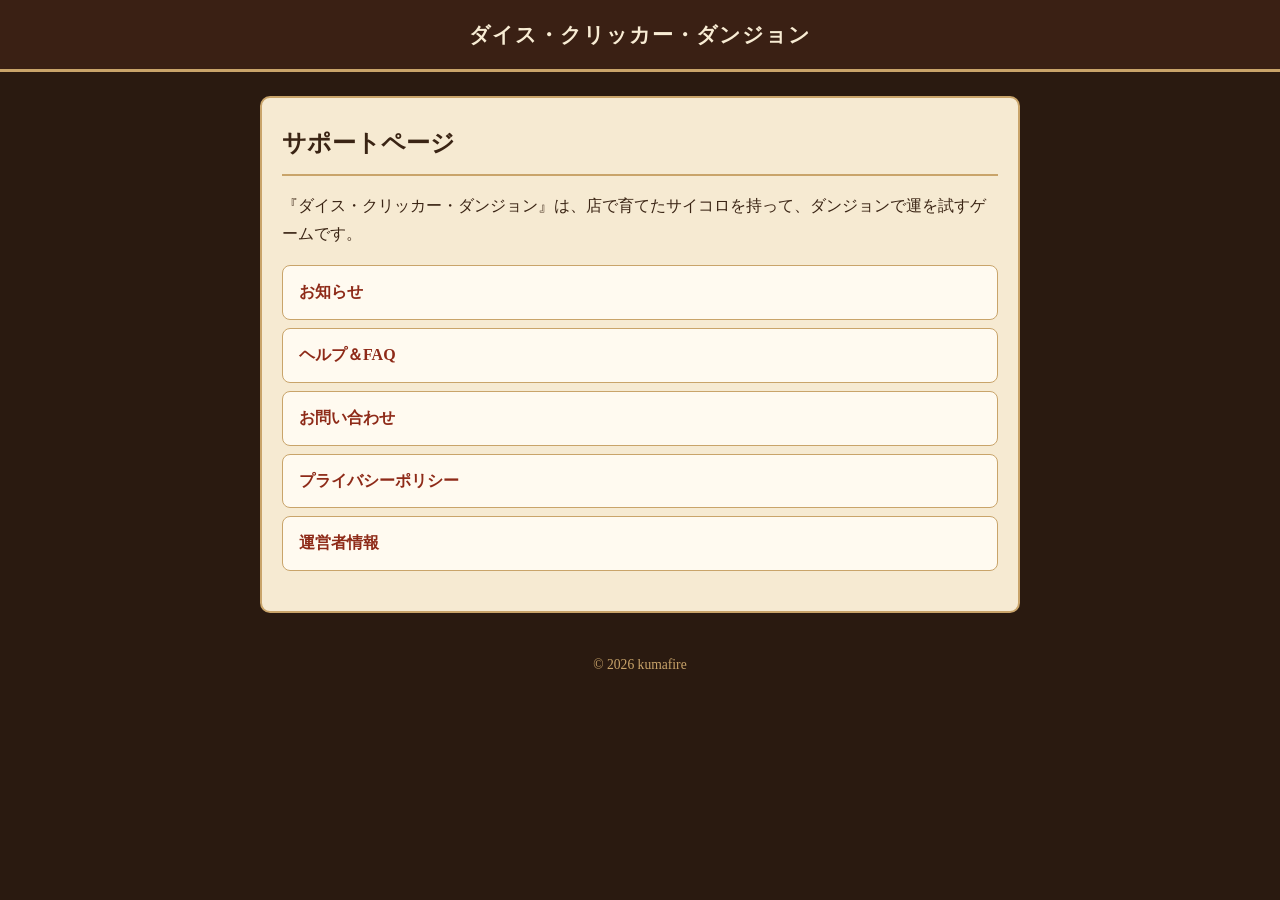
==== index.html @ 8118f913 "サポートページを追加（お知らせ・ヘルプ・お問い合わせ・プライバシー・運営者情報） Co-Authored-By: Claude Opus 5.5 <noreply@anthropic.com> Cla" ====
<!doctype html>
<html lang="ja"><head><meta charset="utf-8"><meta name="viewport" content="width=device-width,initial-scale=1">
<title>サポート｜ダイス・クリッカー・ダンジョン</title><link rel="stylesheet" href="style.css"></head>
<body><header><a href="index.html">ダイス・クリッカー・ダンジョン</a></header><main>
<h1>サポートページ</h1>
<p>『ダイス・クリッカー・ダンジョン』は、店で育てたサイコロを持って、ダンジョンで運を試すゲームです。</p>
<ul class="menu">
<li><a href="news.html">お知らせ</a></li>
<li><a href="faq.html">ヘルプ＆FAQ</a></li>
<li><a href="contact.html">お問い合わせ</a></li>
<li><a href="privacy.html">プライバシーポリシー</a></li>
<li><a href="about.html">運営者情報</a></li>
</ul>
</main><footer>© 2026 kumafire</footer></body></html>
---- style.css ----
:root{--bg:#2a1a10;--paper:#f6ead2;--ink:#3a2414;--accent:#8e2a18;--line:#c9a46a}
*{box-sizing:border-box}
body{margin:0;background:var(--bg);color:var(--ink);font-family:"Hiragino Mincho ProN","Yu Mincho","Noto Serif JP",serif;line-height:1.8}
header{background:#3a2014;border-bottom:3px solid var(--line);padding:16px;text-align:center}
header a{color:#f8ecd4;text-decoration:none;font-size:1.3rem;font-weight:bold;letter-spacing:.05em}
main{max-width:760px;margin:24px auto;padding:24px 20px;background:var(--paper);border:2px solid var(--line);border-radius:10px}
h1{font-size:1.5rem;margin:0 0 16px;border-bottom:2px solid var(--line);padding-bottom:8px}
h2{font-size:1.15rem;margin:28px 0 8px;color:var(--accent)}
a{color:var(--accent)}
ul.menu{list-style:none;padding:0}
ul.menu li{margin:8px 0}
ul.menu a{display:block;padding:12px 16px;background:#fffaf0;border:1px solid var(--line);border-radius:8px;text-decoration:none;font-weight:bold}
dt{font-weight:bold;margin-top:12px}
dd{margin:0 0 8px 0}
table{border-collapse:collapse;width:100%}
th,td{border:1px solid var(--line);padding:8px;text-align:left;vertical-align:top}
th{background:#efdcb8;width:34%}
.date{color:#7a5a3a;font-size:.9rem}
footer{text-align:center;color:#c9a46a;font-size:.85rem;padding:16px}
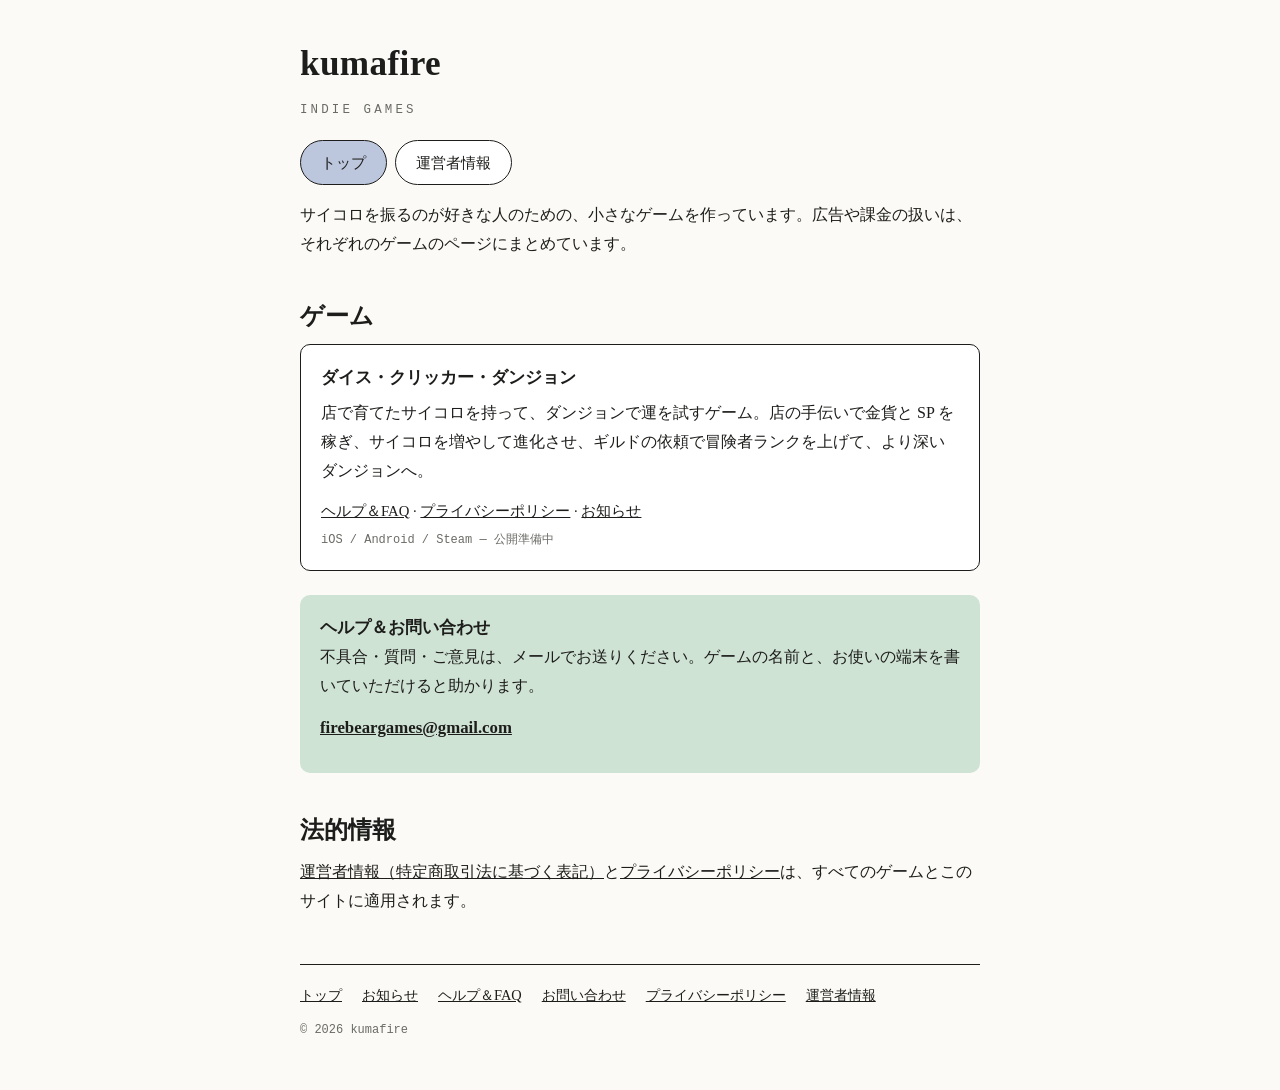
==== commit 17b7d767: "見た目をシンプルな白いカード型に変更 Co-Authored-By: Claude Opus 5.5 <noreply@anthropic.com> Claude-Session: https://c" ====
--- a/index.html
+++ b/index.html
@@ -1,14 +1,21 @@
 <!doctype html>
 <html lang="ja"><head><meta charset="utf-8"><meta name="viewport" content="width=device-width,initial-scale=1">
-<title>サポート｜ダイス・クリッカー・ダンジョン</title><link rel="stylesheet" href="style.css"></head>
-<body><header><a href="index.html">ダイス・クリッカー・ダンジョン</a></header><main>
-<h1>サポートページ</h1>
-<p>『ダイス・クリッカー・ダンジョン』は、店で育てたサイコロを持って、ダンジョンで運を試すゲームです。</p>
-<ul class="menu">
-<li><a href="news.html">お知らせ</a></li>
-<li><a href="faq.html">ヘルプ＆FAQ</a></li>
-<li><a href="contact.html">お問い合わせ</a></li>
-<li><a href="privacy.html">プライバシーポリシー</a></li>
-<li><a href="about.html">運営者情報</a></li>
-</ul>
-</main><footer>© 2026 kumafire</footer></body></html>
+<title>トップ｜kumafire</title><link rel="stylesheet" href="style.css"></head>
+<body><div class="wrap">
+<h1>kumafire</h1><div class="sub">INDIE GAMES</div>
+<nav><a href="index.html" class="on">トップ</a><a href="about.html">運営者情報</a></nav>
+<p>サイコロを振るのが好きな人のための、小さなゲームを作っています。広告や課金の扱いは、それぞれのゲームのページにまとめています。</p>
+<h2>ゲーム</h2>
+<div class="card">
+<h3>ダイス・クリッカー・ダンジョン</h3>
+<p>店で育てたサイコロを持って、ダンジョンで運を試すゲーム。店の手伝いで金貨と SP を稼ぎ、サイコロを増やして進化させ、ギルドの依頼で冒険者ランクを上げて、より深いダンジョンへ。</p>
+<div class="links"><a href="faq.html">ヘルプ＆FAQ</a> · <a href="privacy.html">プライバシーポリシー</a> · <a href="news.html">お知らせ</a></div>
+<div class="meta">iOS / Android / Steam — 公開準備中</div>
+</div>
+<div class="help"><b>ヘルプ＆お問い合わせ</b>
+<p>不具合・質問・ご意見は、メールでお送りください。ゲームの名前と、お使いの端末を書いていただけると助かります。</p>
+<p><a href="mailto:firebeargames@gmail.com"><b>firebeargames@gmail.com</b></a></p></div>
+<h2>法的情報</h2>
+<p><a href="about.html">運営者情報（特定商取引法に基づく表記）</a>と<a href="privacy.html">プライバシーポリシー</a>は、すべてのゲームとこのサイトに適用されます。</p>
+<footer><a href="index.html">トップ</a><a href="news.html">お知らせ</a><a href="faq.html">ヘルプ＆FAQ</a><a href="contact.html">お問い合わせ</a><a href="privacy.html">プライバシーポリシー</a><a href="about.html">運営者情報</a><span class="meta">© 2026 kumafire</span></footer>
+</div></body></html>
--- a/style.css
+++ b/style.css
@@ -1,19 +1,29 @@
-:root{--bg:#2a1a10;--paper:#f6ead2;--ink:#3a2414;--accent:#8e2a18;--line:#c9a46a}
+:root{--bg:#fbfaf6;--ink:#1d1d1b;--muted:#6b6b66;--line:#1d1d1b;--soft:#e8e6df;--accent:#cfe3d4}
 *{box-sizing:border-box}
-body{margin:0;background:var(--bg);color:var(--ink);font-family:"Hiragino Mincho ProN","Yu Mincho","Noto Serif JP",serif;line-height:1.8}
-header{background:#3a2014;border-bottom:3px solid var(--line);padding:16px;text-align:center}
-header a{color:#f8ecd4;text-decoration:none;font-size:1.3rem;font-weight:bold;letter-spacing:.05em}
-main{max-width:760px;margin:24px auto;padding:24px 20px;background:var(--paper);border:2px solid var(--line);border-radius:10px}
-h1{font-size:1.5rem;margin:0 0 16px;border-bottom:2px solid var(--line);padding-bottom:8px}
-h2{font-size:1.15rem;margin:28px 0 8px;color:var(--accent)}
-a{color:var(--accent)}
-ul.menu{list-style:none;padding:0}
-ul.menu li{margin:8px 0}
-ul.menu a{display:block;padding:12px 16px;background:#fffaf0;border:1px solid var(--line);border-radius:8px;text-decoration:none;font-weight:bold}
-dt{font-weight:bold;margin-top:12px}
-dd{margin:0 0 8px 0}
-table{border-collapse:collapse;width:100%}
-th,td{border:1px solid var(--line);padding:8px;text-align:left;vertical-align:top}
-th{background:#efdcb8;width:34%}
-.date{color:#7a5a3a;font-size:.9rem}
-footer{text-align:center;color:#c9a46a;font-size:.85rem;padding:16px}
+body{margin:0;background:var(--bg);color:var(--ink);font-family:"Hiragino Mincho ProN","Yu Mincho","Noto Serif JP",Georgia,serif;line-height:1.8}
+.wrap{max-width:720px;margin:0 auto;padding:32px 20px 48px}
+h1{font-size:2.2rem;margin:0;letter-spacing:.01em}
+.sub{font-family:ui-monospace,Menlo,Consolas,monospace;font-size:.78rem;color:var(--muted);letter-spacing:.25em;margin:4px 0 0}
+nav{margin:18px 0 8px}
+nav a{display:inline-block;padding:8px 20px;margin:0 8px 8px 0;border:1.5px solid var(--line);border-radius:999px;color:var(--ink);text-decoration:none;font-size:.95rem;background:#fff}
+nav a.on{background:#bcc6dc}
+h2{font-size:1.5rem;margin:36px 0 6px}
+h2+.meta{display:block;margin-bottom:18px}
+h3{font-size:1.05rem;margin:0 0 6px}
+p{margin:0 0 12px}
+a{color:var(--ink)}
+.card{border:1.5px solid var(--line);border-radius:10px;padding:18px 20px;margin:0 0 16px;background:#fff}
+.card .links{margin:8px 0 6px;font-size:.92rem}
+.card .links a{text-decoration:underline}
+.meta{font-family:ui-monospace,Menlo,Consolas,monospace;font-size:.75rem;color:var(--muted)}
+.help{background:var(--accent);border-radius:10px;padding:18px 20px;margin:24px 0}
+.help b{font-size:1.05rem}
+dl dt{font-weight:bold;margin-top:14px}
+dl dd{margin:0 0 6px}
+table{border-collapse:collapse;width:100%;font-size:.95rem;background:#fff}
+th,td{border:1px solid var(--line);padding:8px 10px;text-align:left;vertical-align:top}
+th{width:34%;background:#f3f1ea;font-weight:bold}
+ul{padding-left:1.3em}
+footer{border-top:1.5px solid var(--line);margin-top:48px;padding-top:18px;font-size:.9rem}
+footer a{margin:0 20px 12px 0;display:inline-block}
+footer .meta{display:block}
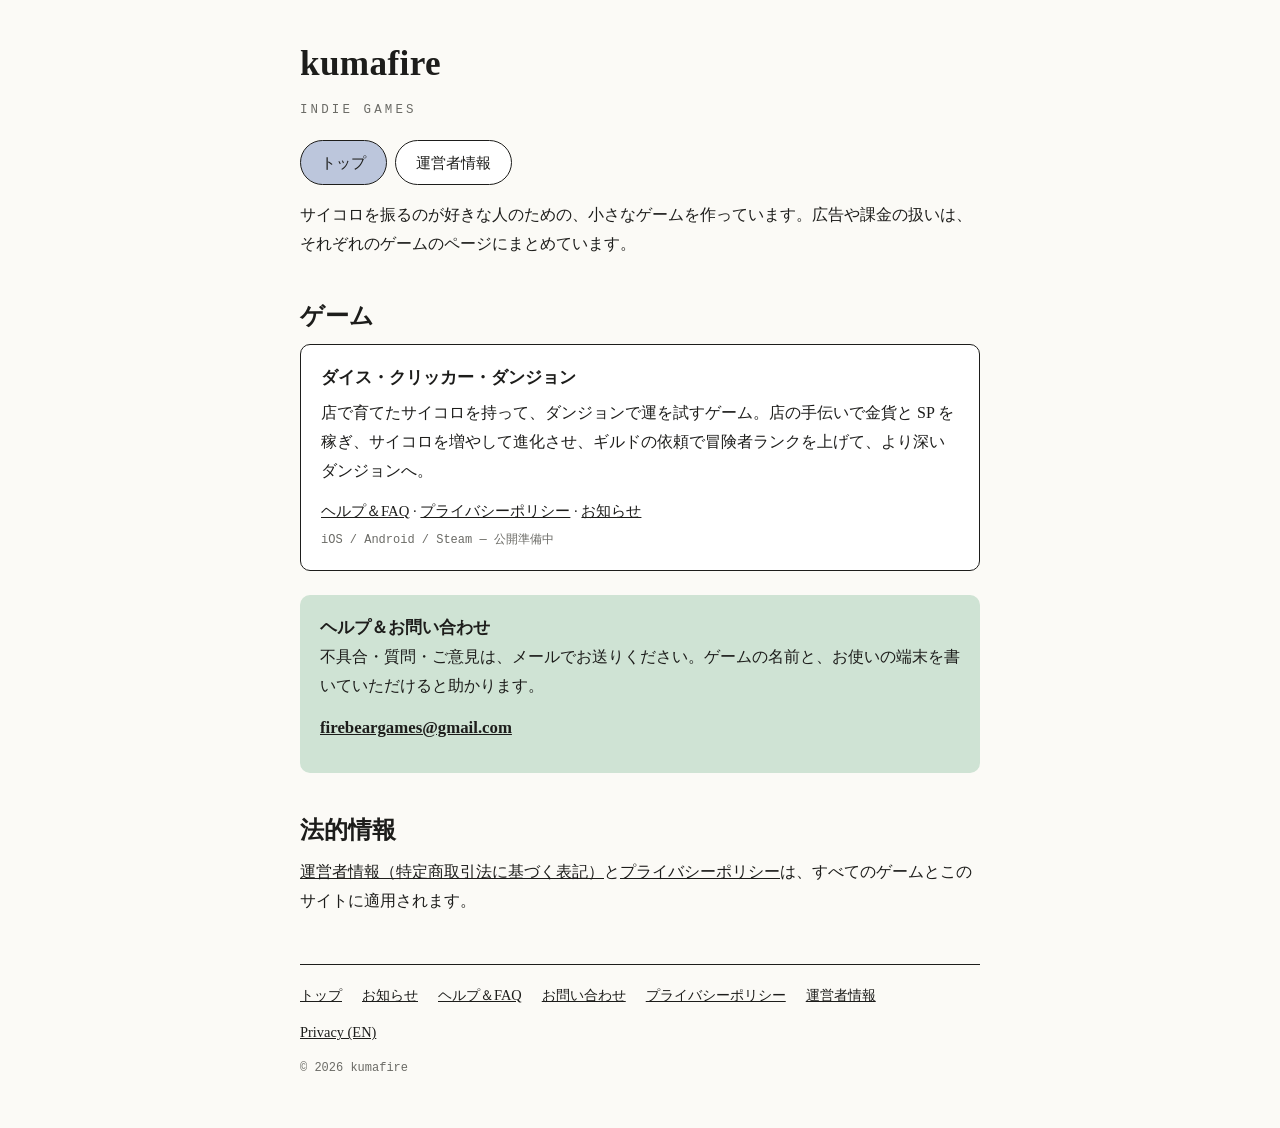
==== commit 1457aff1: "プライバシーポリシーを要約つき・番号つきの形にし、英語版を追加 Co-Authored-By: Claude Opus 5.5 <noreply@anthropic.com> Claude-Sessi" ====
--- a/index.html
+++ b/index.html
@@ -17,5 +17,5 @@
 <p><a href="mailto:firebeargames@gmail.com"><b>firebeargames@gmail.com</b></a></p></div>
 <h2>法的情報</h2>
 <p><a href="about.html">運営者情報（特定商取引法に基づく表記）</a>と<a href="privacy.html">プライバシーポリシー</a>は、すべてのゲームとこのサイトに適用されます。</p>
-<footer><a href="index.html">トップ</a><a href="news.html">お知らせ</a><a href="faq.html">ヘルプ＆FAQ</a><a href="contact.html">お問い合わせ</a><a href="privacy.html">プライバシーポリシー</a><a href="about.html">運営者情報</a><span class="meta">© 2026 kumafire</span></footer>
+<footer><a href="index.html">トップ</a><a href="news.html">お知らせ</a><a href="faq.html">ヘルプ＆FAQ</a><a href="contact.html">お問い合わせ</a><a href="privacy.html">プライバシーポリシー</a><a href="about.html">運営者情報</a><a href="privacy_en.html">Privacy (EN)</a><span class="meta">© 2026 kumafire</span></footer>
 </div></body></html>
--- a/style.css
+++ b/style.css
@@ -27,3 +27,8 @@
 footer{border-top:1.5px solid var(--line);margin-top:48px;padding-top:18px;font-size:.9rem}
 footer a{margin:0 20px 12px 0;display:inline-block}
 footer .meta{display:block}
+.summary{background:var(--accent);border-radius:10px;padding:16px 20px;margin:18px 0 26px}
+.summary p{margin:0 0 10px}
+.summary p:last-child{margin:0}
+h3.sec{font-size:1.1rem;margin:30px 0 8px}
+td.small,th.small{font-size:.85rem}
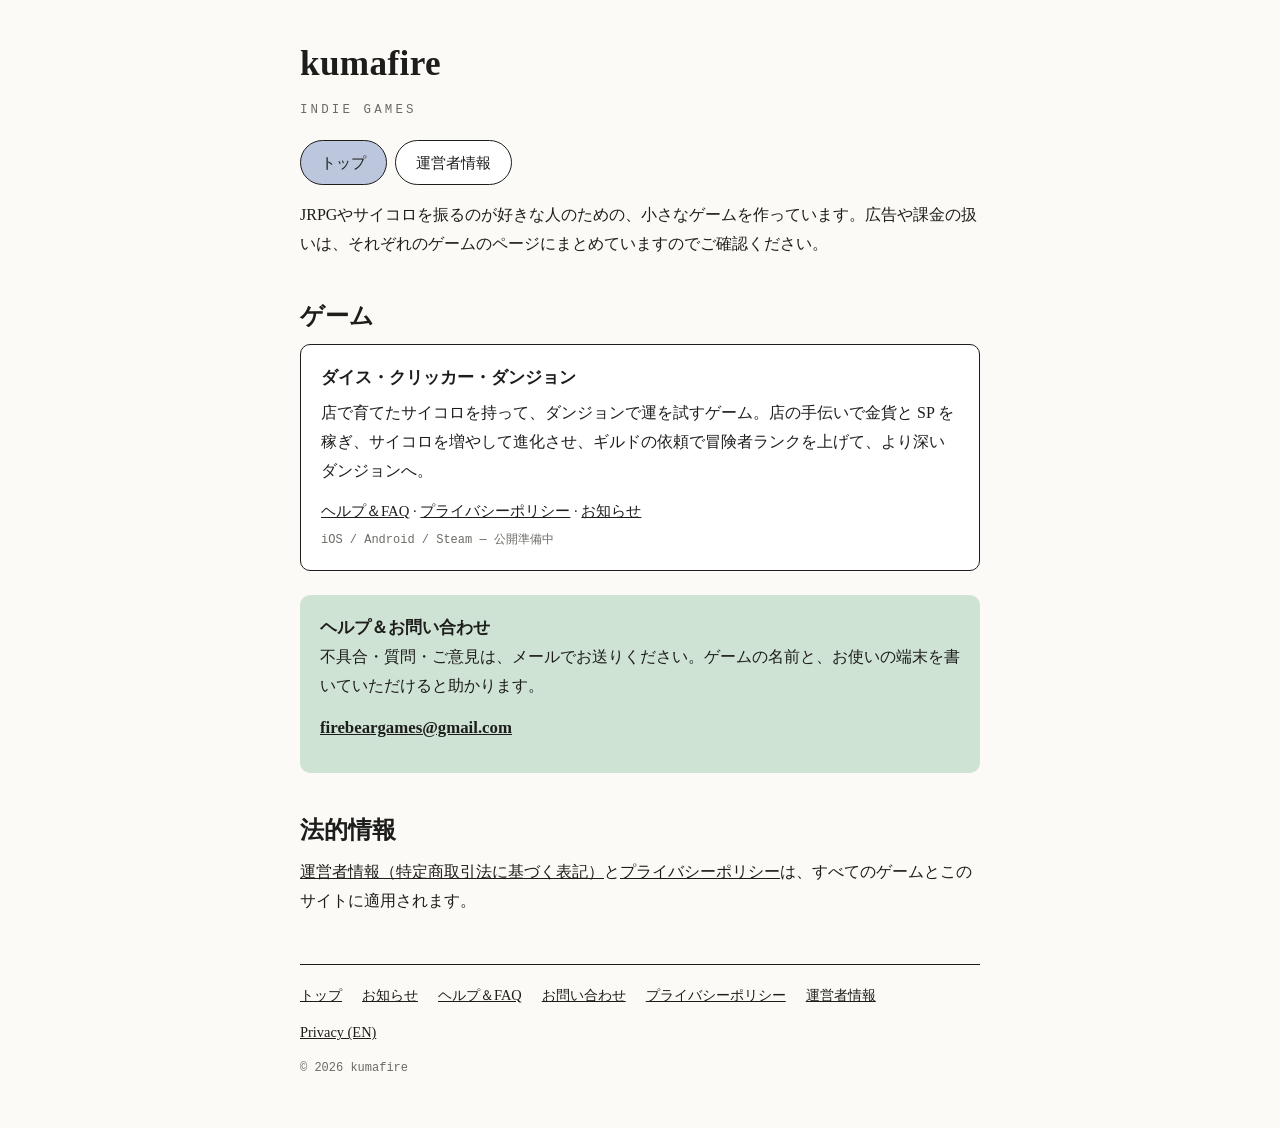
==== commit 65367281: "Revise game description for clarity Updated description to clarify game focus and features." ====
--- a/index.html
+++ b/index.html
@@ -4,7 +4,7 @@
 <body><div class="wrap">
 <h1>kumafire</h1><div class="sub">INDIE GAMES</div>
 <nav><a href="index.html" class="on">トップ</a><a href="about.html">運営者情報</a></nav>
-<p>サイコロを振るのが好きな人のための、小さなゲームを作っています。広告や課金の扱いは、それぞれのゲームのページにまとめています。</p>
+<p>JRPGやサイコロを振るのが好きな人のための、小さなゲームを作っています。広告や課金の扱いは、それぞれのゲームのページにまとめていますのでご確認ください。</p>
 <h2>ゲーム</h2>
 <div class="card">
 <h3>ダイス・クリッカー・ダンジョン</h3>
--- a/style.css
+++ b/style.css
@@ -2,7 +2,7 @@
 *{box-sizing:border-box}
 body{margin:0;background:var(--bg);color:var(--ink);font-family:"Hiragino Mincho ProN","Yu Mincho","Noto Serif JP",Georgia,serif;line-height:1.8}
 .wrap{max-width:720px;margin:0 auto;padding:32px 20px 48px}
-h1{font-size:2.2rem;margin:0;letter-spacing:.01em}
+h1{font-size:clamp(1.45rem,6.2vw,2.2rem);margin:0;letter-spacing:.01em}
 .sub{font-family:ui-monospace,Menlo,Consolas,monospace;font-size:.78rem;color:var(--muted);letter-spacing:.25em;margin:4px 0 0}
 nav{margin:18px 0 8px}
 nav a{display:inline-block;padding:8px 20px;margin:0 8px 8px 0;border:1.5px solid var(--line);border-radius:999px;color:var(--ink);text-decoration:none;font-size:.95rem;background:#fff}
@@ -20,7 +20,7 @@
 .help b{font-size:1.05rem}
 dl dt{font-weight:bold;margin-top:14px}
 dl dd{margin:0 0 6px}
-table{border-collapse:collapse;width:100%;font-size:.95rem;background:#fff}
+table{border-collapse:collapse;width:100%;font-size:.95rem;background:#fff;margin-bottom:12px}
 th,td{border:1px solid var(--line);padding:8px 10px;text-align:left;vertical-align:top}
 th{width:34%;background:#f3f1ea;font-weight:bold}
 ul{padding-left:1.3em}
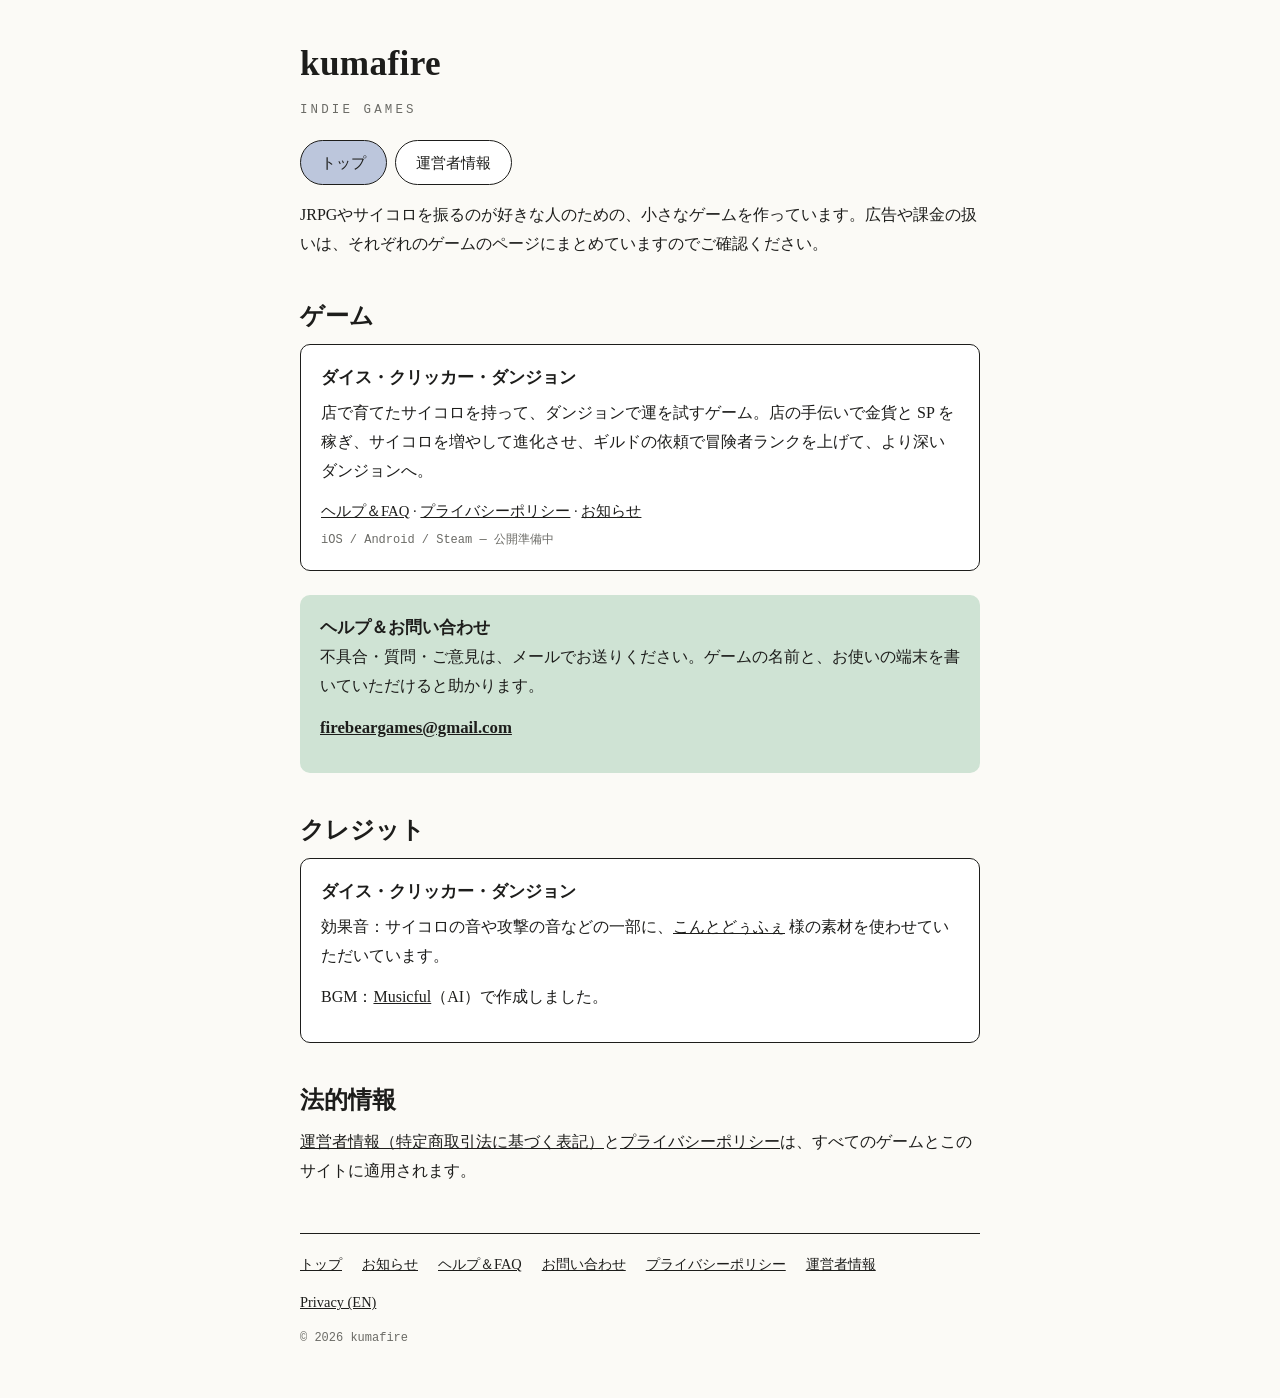
==== commit a9ed7506: "トップに音の素材のクレジット（効果音：こんとどぅふぇ／BGM：Musicful）を追加 Co-Authored-By: Claude Opus 5.5 <noreply@anthropic.com> " ====
--- a/index.html
+++ b/index.html
@@ -15,6 +15,12 @@
 <div class="help"><b>ヘルプ＆お問い合わせ</b>
 <p>不具合・質問・ご意見は、メールでお送りください。ゲームの名前と、お使いの端末を書いていただけると助かります。</p>
 <p><a href="mailto:firebeargames@gmail.com"><b>firebeargames@gmail.com</b></a></p></div>
+<h2>クレジット</h2>
+<div class="card">
+<h3>ダイス・クリッカー・ダンジョン</h3>
+<p>効果音：サイコロの音や攻撃の音などの一部に、<a href="https://conte-de-fees.com/" target="_blank" rel="noopener">こんとどぅふぇ</a> 様の素材を使わせていただいています。</p>
+<p>BGM：<a href="https://www.musicful.ai" target="_blank" rel="noopener">Musicful</a>（AI）で作成しました。</p>
+</div>
 <h2>法的情報</h2>
 <p><a href="about.html">運営者情報（特定商取引法に基づく表記）</a>と<a href="privacy.html">プライバシーポリシー</a>は、すべてのゲームとこのサイトに適用されます。</p>
 <footer><a href="index.html">トップ</a><a href="news.html">お知らせ</a><a href="faq.html">ヘルプ＆FAQ</a><a href="contact.html">お問い合わせ</a><a href="privacy.html">プライバシーポリシー</a><a href="about.html">運営者情報</a><a href="privacy_en.html">Privacy (EN)</a><span class="meta">© 2026 kumafire</span></footer>
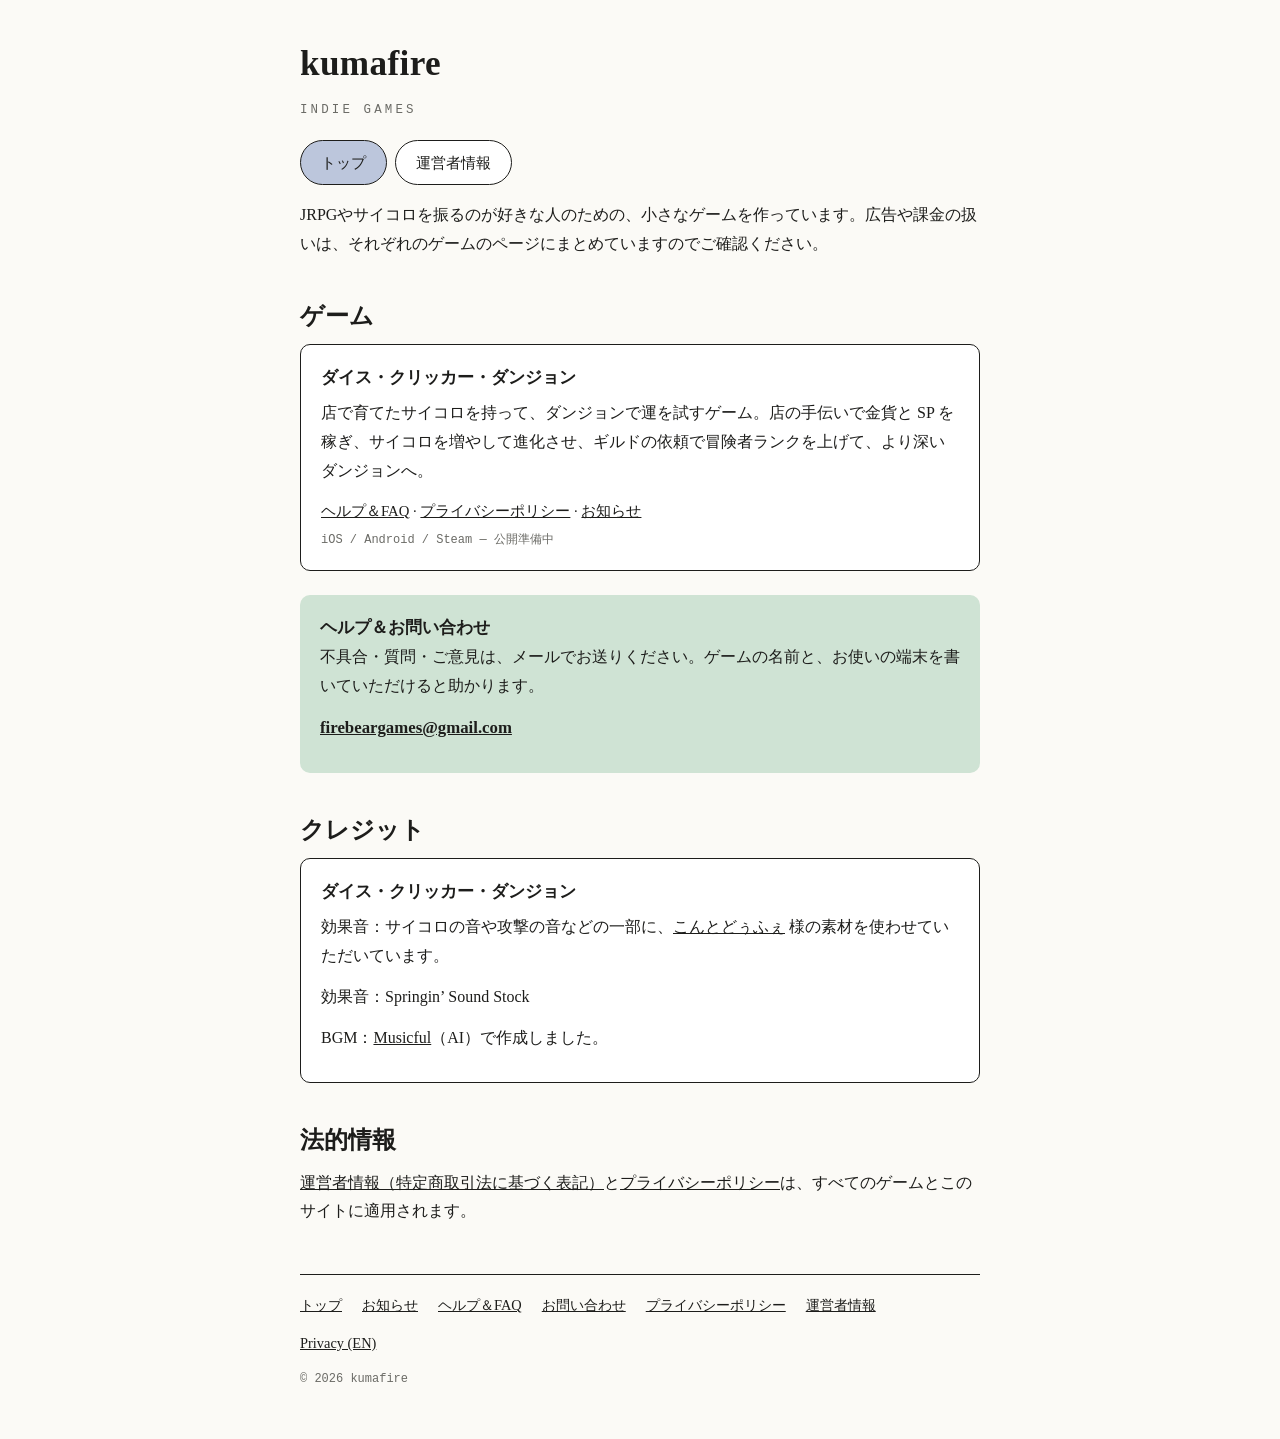
==== commit c5fb8a02: "効果音のクレジットに Springin' Sound Stock を追加 Co-Authored-By: Claude Opus 5.5 <noreply@anthropic.com> Claude-" ====
--- a/index.html
+++ b/index.html
@@ -19,6 +19,7 @@
 <div class="card">
 <h3>ダイス・クリッカー・ダンジョン</h3>
 <p>効果音：サイコロの音や攻撃の音などの一部に、<a href="https://conte-de-fees.com/" target="_blank" rel="noopener">こんとどぅふぇ</a> 様の素材を使わせていただいています。</p>
+<p>効果音：Springin’ Sound Stock</p>
 <p>BGM：<a href="https://www.musicful.ai" target="_blank" rel="noopener">Musicful</a>（AI）で作成しました。</p>
 </div>
 <h2>法的情報</h2>
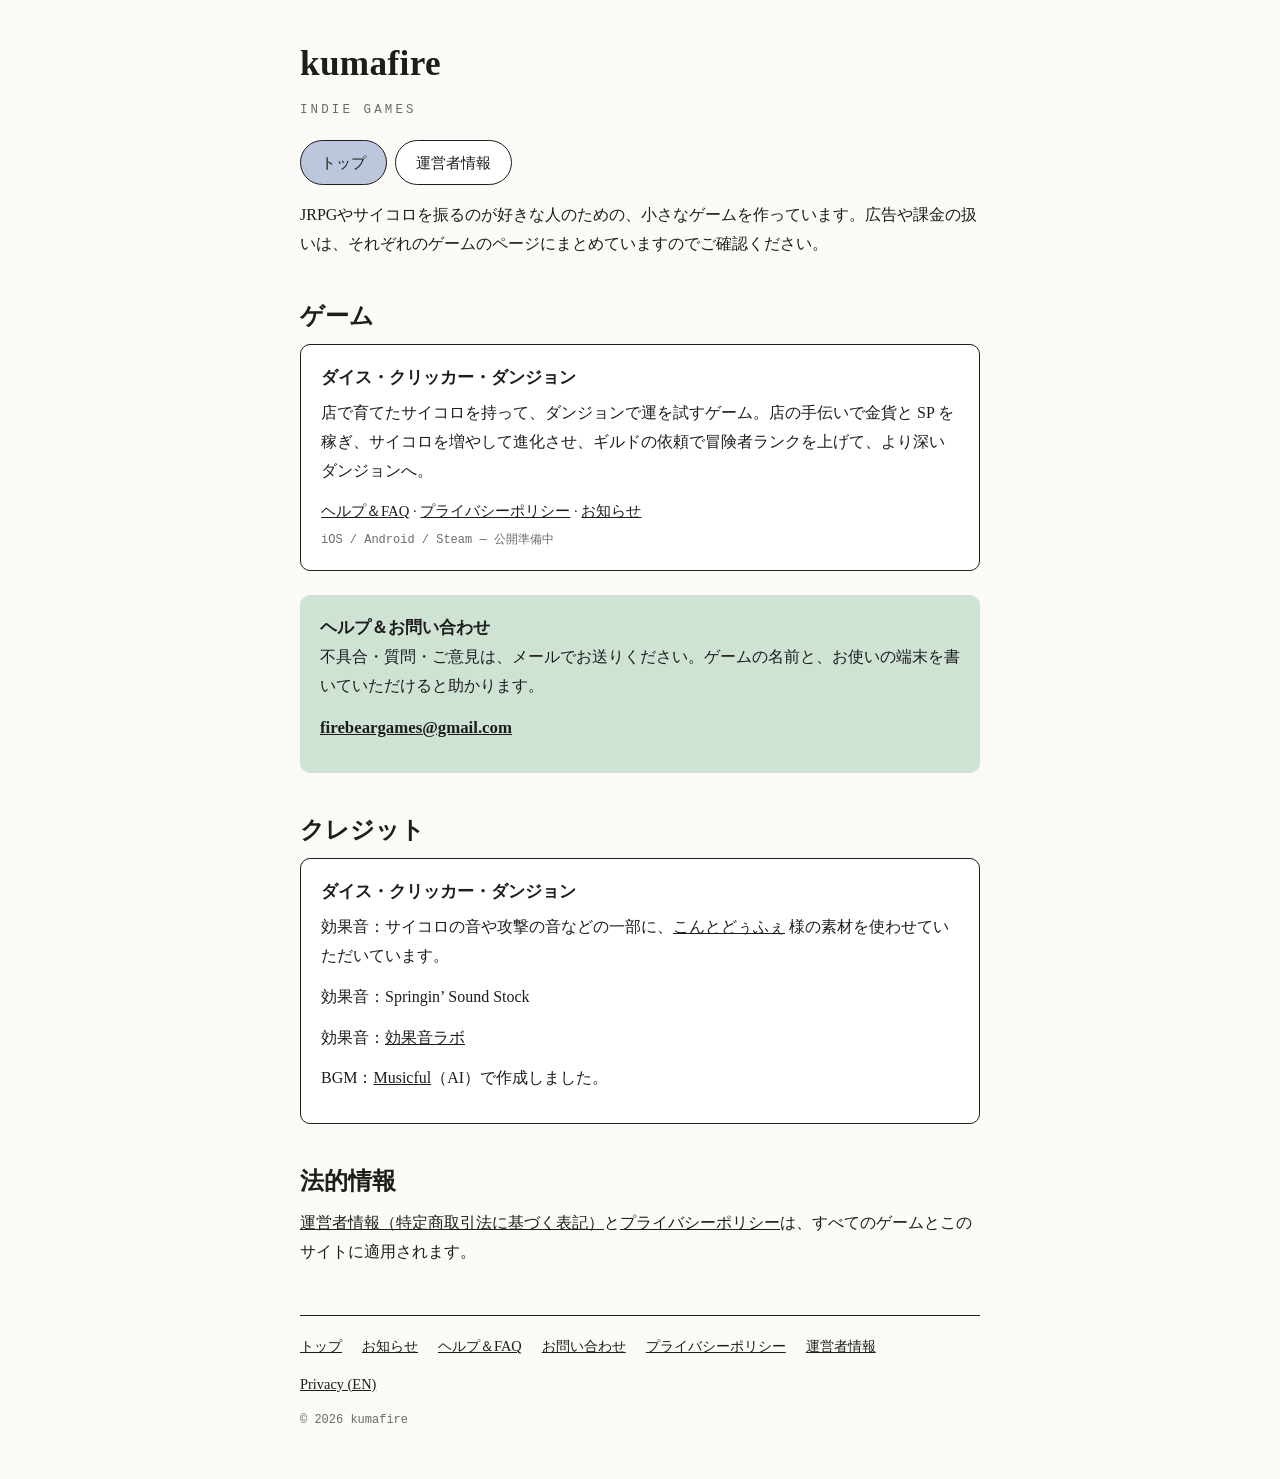
==== commit 5d9e32a0: "効果音のクレジットに効果音ラボを追加 Co-Authored-By: Claude Opus 5.5 <noreply@anthropic.com> Claude-Session: https://c" ====
--- a/index.html
+++ b/index.html
@@ -20,6 +20,7 @@
 <h3>ダイス・クリッカー・ダンジョン</h3>
 <p>効果音：サイコロの音や攻撃の音などの一部に、<a href="https://conte-de-fees.com/" target="_blank" rel="noopener">こんとどぅふぇ</a> 様の素材を使わせていただいています。</p>
 <p>効果音：Springin’ Sound Stock</p>
+<p>効果音：<a href="https://soundeffect-lab.info/" target="_blank" rel="noopener">効果音ラボ</a></p>
 <p>BGM：<a href="https://www.musicful.ai" target="_blank" rel="noopener">Musicful</a>（AI）で作成しました。</p>
 </div>
 <h2>法的情報</h2>
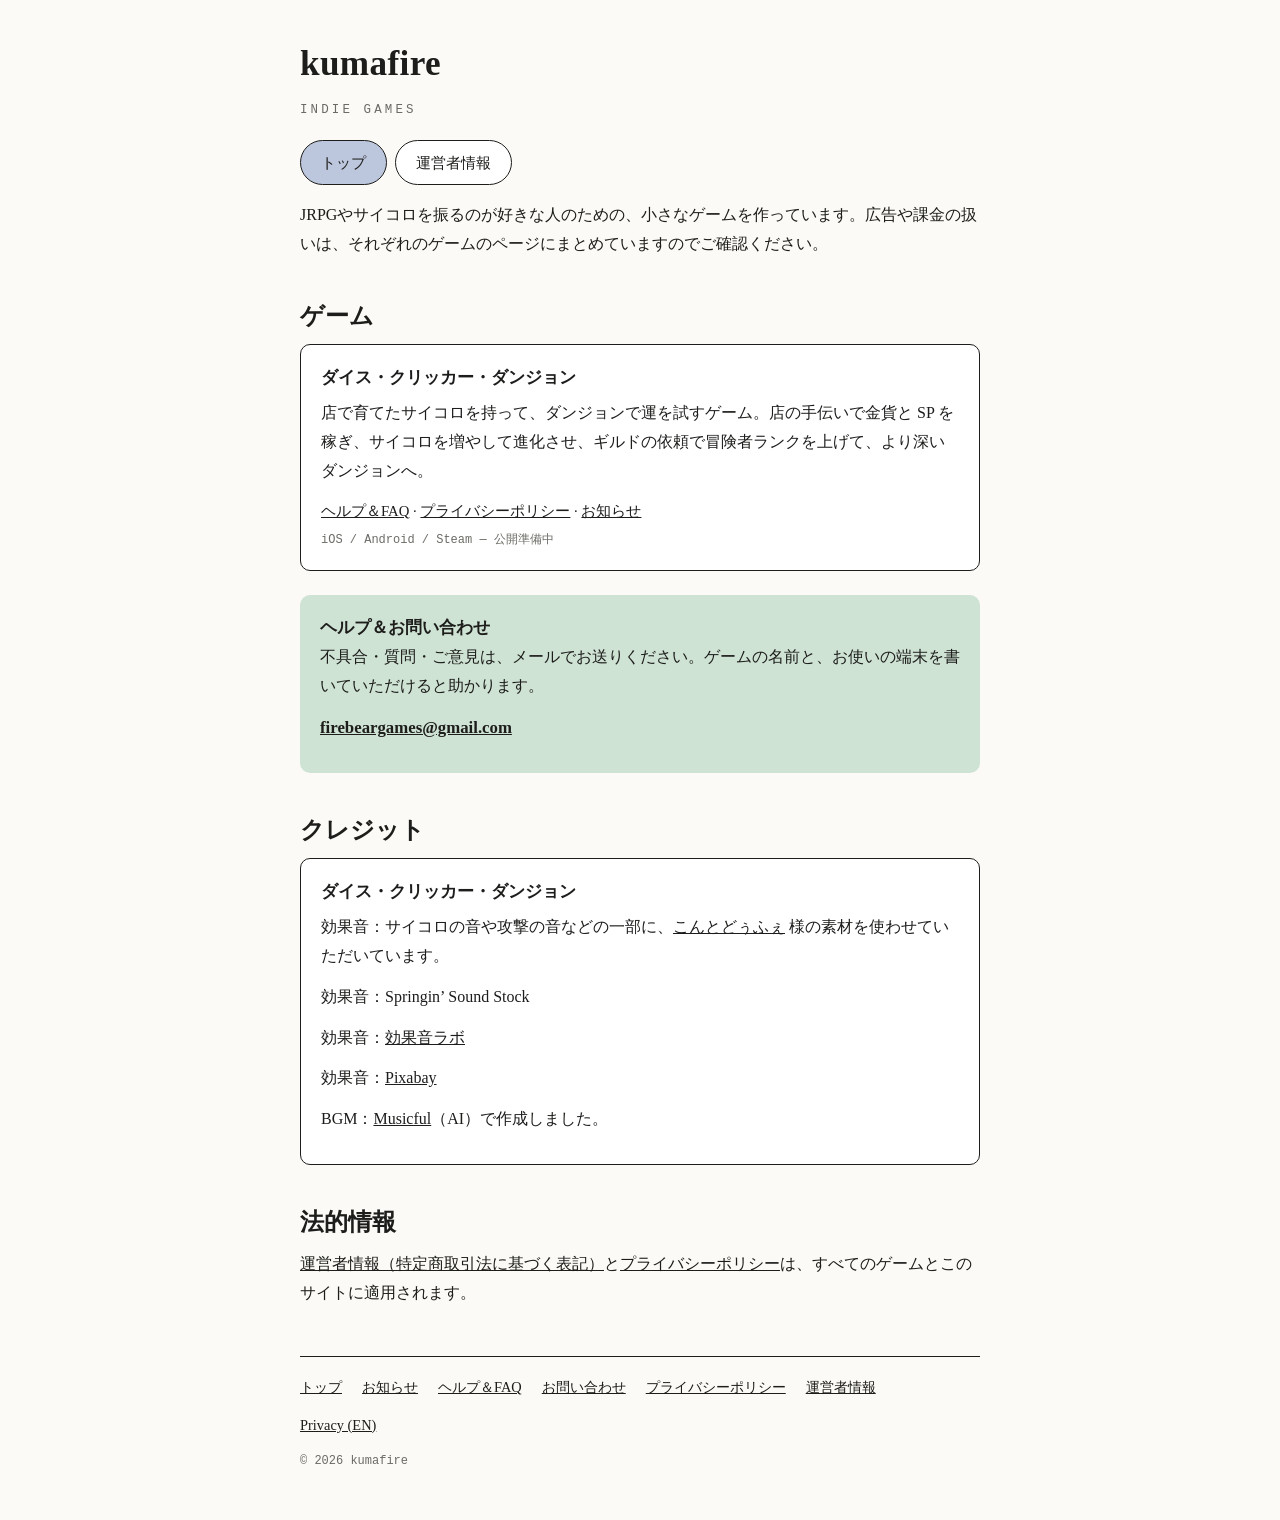
==== commit 1759d9a2: "効果音のクレジットに Pixabay を追加 Co-Authored-By: Claude Opus 5.5 <noreply@anthropic.com> Claude-Session: https" ====
--- a/index.html
+++ b/index.html
@@ -21,6 +21,7 @@
 <p>効果音：サイコロの音や攻撃の音などの一部に、<a href="https://conte-de-fees.com/" target="_blank" rel="noopener">こんとどぅふぇ</a> 様の素材を使わせていただいています。</p>
 <p>効果音：Springin’ Sound Stock</p>
 <p>効果音：<a href="https://soundeffect-lab.info/" target="_blank" rel="noopener">効果音ラボ</a></p>
+<p>効果音：<a href="https://pixabay.com/sound-effects/" target="_blank" rel="noopener">Pixabay</a></p>
 <p>BGM：<a href="https://www.musicful.ai" target="_blank" rel="noopener">Musicful</a>（AI）で作成しました。</p>
 </div>
 <h2>法的情報</h2>
